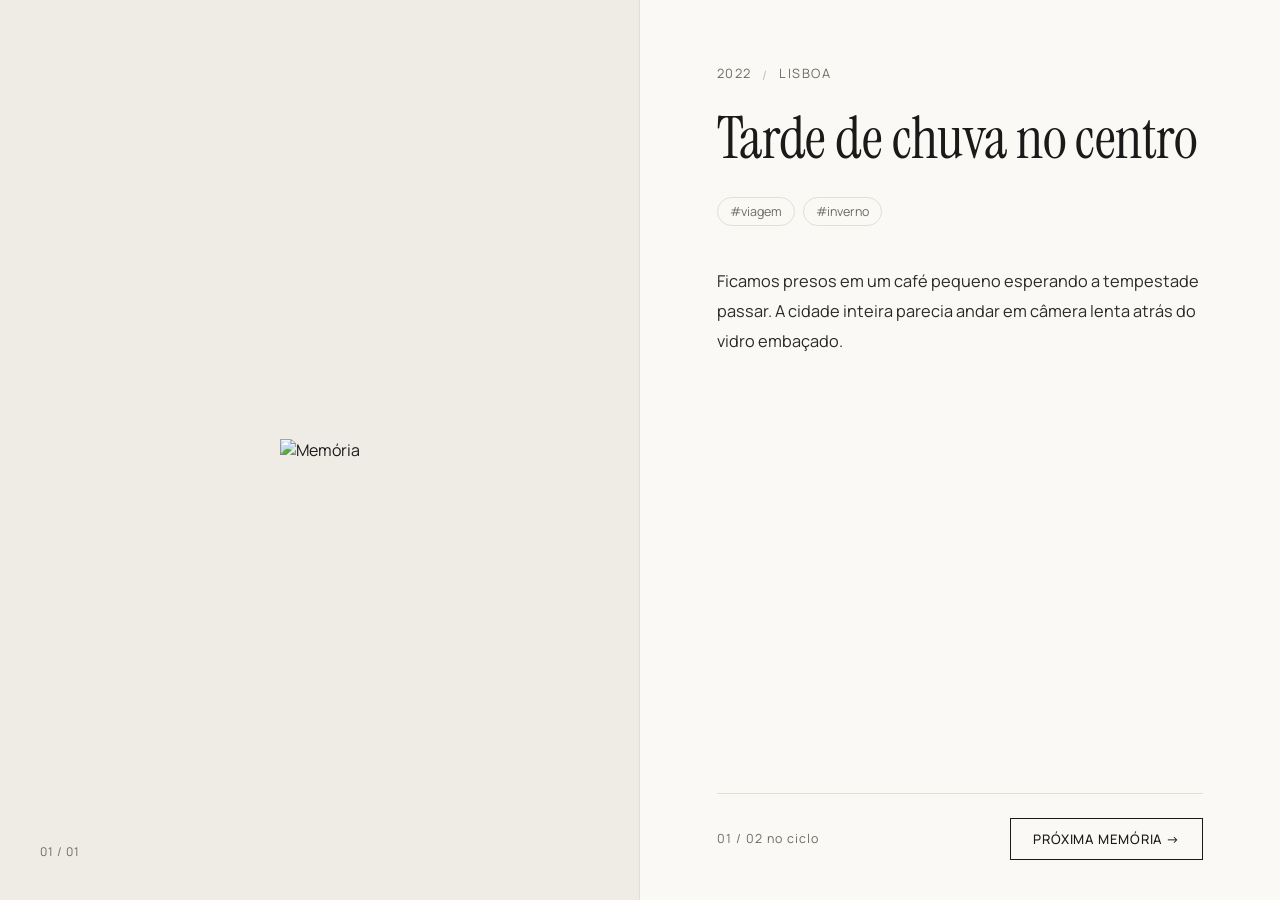
==== index.html @ cf70d19a "primeira memoir" ====
<!DOCTYPE html>
<html lang="pt-BR">
<head>
  <meta charset="UTF-8" />
  <meta name="viewport" content="width=device-width, initial-scale=1.0" />
  <title>Arquivo Pessoal</title>
  <link rel="preconnect" href="https://fonts.googleapis.com" />
  <link rel="preconnect" href="https://fonts.gstatic.com" crossorigin />
  <link href="https://fonts.googleapis.com/css2?family=Instrument+Serif:ital@0;1&family=Manrope:wght@300;400;500;600&display=swap" rel="stylesheet" />
  <link rel="stylesheet" href="style.css" />
</head>
<body>

  <!-- Trava simples opcional (pode ser desativada no topo do script.js) -->
  <div id="lock-screen" class="lock-screen hidden">
    <div class="lock-box">
      <p class="lock-label">Arquivo Privado</p>
      <h1 class="lock-title">Digite a senha</h1>
      <form id="lock-form">
        <input type="password" id="lock-input" placeholder="••••••••" autocomplete="off" required />
        <button type="submit">Entrar</button>
      </form>
      <p id="lock-error" class="lock-error"></p>
    </div>
  </div>

  <!-- Layout principal em tela dividida -->
  <main id="app" class="split-layout">
    
    <!-- Lado Esquerdo: Slideshow de Imagens -->
    <section class="media-pane">
      <div class="slideshow-container">
        <img id="slide-image" src="" alt="Memória" />
        
        <button id="prev-slide" class="slide-nav prev" aria-label="Foto anterior">←</button>
        <button id="next-slide" class="slide-nav next" aria-label="Próxima foto">→</button>
        
        <div class="slide-footer">
          <span id="slide-counter">01 / 01</span>
          <div id="slide-dots" class="slide-dots"></div>
        </div>
      </div>
    </section>

    <!-- Lado Direito: Conteúdo Editorial -->
    <section class="content-pane">
      <div class="content-inner">
        <header class="meta-bar">
          <button id="memory-year" class="meta-link" title="Filtrar por ano"></button>
          <span class="meta-sep">/</span>
          <button id="memory-city" class="meta-link" title="Filtrar por lugar"></button>
        </header>

        <h1 id="memory-title" class="memory-title"></h1>

        <div id="memory-tags" class="tags-list"></div>

        <article id="memory-text" class="memory-text"></article>
      </div>

      <footer class="bottom-nav">
        <span id="cycle-counter" class="cycle-counter"></span>
        <button id="next-random" class="btn-next">Próxima memória →</button>
      </footer>
    </section>
  </main>

  <!-- Painel lateral de resultados ao clicar em Tag, Ano ou Cidade -->
  <div id="filter-overlay" class="filter-overlay hidden">
    <aside class="filter-drawer">
      <header class="drawer-header">
        <div>
          <span id="filter-type" class="drawer-label">Filtro</span>
          <h2 id="filter-heading" class="drawer-title"></h2>
        </div>
        <button id="close-drawer" class="btn-close" aria-label="Fechar">✕</button>
      </header>
      <ul id="filter-results" class="filter-results"></ul>
    </aside>
  </div>

  <script src="script.js"></script>
</body>
</html>
---- style.css ----
:root {
  --bg: #FAF9F6;
  --media-bg: #EFECE6;
  --text: #1A1A1A;
  --muted: #6E6A63;
  --border: #E2DED5;
  --accent: #1A1A1A;
  --font-serif: 'Instrument Serif', Georgia, serif;
  --font-sans: 'Manrope', -apple-system, BlinkMacSystemFont, sans-serif;
}

* {
  box-sizing: border-box;
  margin: 0;
  padding: 0;
}

body {
  background-color: var(--bg);
  color: var(--text);
  font-family: var(--font-sans);
  -webkit-font-smoothing: antialiased;
  overflow-x: hidden;
}

.hidden {
  display: none !important;
}

/* Tela de Senha */
.lock-screen {
  position: fixed;
  inset: 0;
  background: var(--bg);
  z-index: 100;
  display: flex;
  align-items: center;
  justify-content: center;
  padding: 2rem;
}

.lock-box {
  width: 100%;
  max-width: 340px;
  text-align: center;
}

.lock-label {
  font-size: 0.75rem;
  letter-spacing: 0.14em;
  text-transform: uppercase;
  color: var(--muted);
  margin-bottom: 0.5rem;
}

.lock-title {
  font-family: var(--font-serif);
  font-weight: 400;
  font-size: 2.4rem;
  margin-bottom: 1.5rem;
}

#lock-form {
  display: flex;
  flex-direction: column;
  gap: 0.75rem;
}

#lock-input {
  padding: 0.85rem 1rem;
  border: 1px solid var(--border);
  background: #fff;
  font-family: var(--font-sans);
  font-size: 0.95rem;
  text-align: center;
  outline: none;
}

#lock-input:focus {
  border-color: var(--text);
}

#lock-form button {
  padding: 0.85rem;
  background: var(--text);
  color: var(--bg);
  border: none;
  font-family: var(--font-sans);
  font-size: 0.85rem;
  letter-spacing: 0.08em;
  text-transform: uppercase;
  cursor: pointer;
}

.lock-error {
  margin-top: 0.75rem;
  font-size: 0.8rem;
  color: #a33b3b;
  min-height: 1.2em;
}

/* Layout Tela Dividida */
.split-layout {
  display: grid;
  grid-template-columns: 1fr 1fr;
  min-height: 100vh;
}

/* Esquerda: Imagens */
.media-pane {
  position: sticky;
  top: 0;
  height: 100vh;
  background: var(--media-bg);
  border-right: 1px solid var(--border);
  display: flex;
  align-items: center;
  justify-content: center;
  padding: 2.5rem;
}

.slideshow-container {
  position: relative;
  width: 100%;
  height: 100%;
  display: flex;
  align-items: center;
  justify-content: center;
}

#slide-image {
  max-width: 100%;
  max-height: 85vh;
  object-fit: contain;
  transition: opacity 0.3s ease;
}

.slide-nav {
  position: absolute;
  top: 50%;
  transform: translateY(-50%);
  background: rgba(250, 249, 246, 0.88);
  border: 1px solid var(--border);
  color: var(--text);
  width: 40px;
  height: 40px;
  border-radius: 50%;
  cursor: pointer;
  font-size: 1rem;
  display: flex;
  align-items: center;
  justify-content: center;
  transition: background 0.2s, border-color 0.2s;
}

.slide-nav:hover {
  background: #fff;
  border-color: var(--text);
}

.slide-nav.prev { left: 0; }
.slide-nav.next { right: 0; }

.slide-footer {
  position: absolute;
  bottom: 0;
  left: 0;
  right: 0;
  display: flex;
  justify-content: space-between;
  align-items: center;
  font-size: 0.75rem;
  letter-spacing: 0.08em;
  color: var(--muted);
}

.slide-dots {
  display: flex;
  gap: 6px;
}

.dot {
  width: 6px;
  height: 6px;
  border-radius: 50%;
  background: var(--border);
  cursor: pointer;
  border: none;
  padding: 0;
}

.dot.active {
  background: var(--text);
}

/* Direita: Texto Editorial */
.content-pane {
  display: flex;
  flex-direction: column;
  justify-content: space-between;
  padding: 4rem clamp(2rem, 6vw, 5.5rem) 2.5rem;
  min-height: 100vh;
}

.content-inner {
  max-width: 580px;
  width: 100%;
  margin: 0 auto;
}

.meta-bar {
  display: flex;
  align-items: center;
  gap: 0.65rem;
  margin-bottom: 1.5rem;
  font-size: 0.8rem;
  letter-spacing: 0.12em;
  text-transform: uppercase;
  color: var(--muted);
}

.meta-link {
  background: none;
  border: none;
  font: inherit;
  color: var(--muted);
  letter-spacing: inherit;
  text-transform: inherit;
  cursor: pointer;
  border-bottom: 1px solid transparent;
  padding-bottom: 2px;
  transition: color 0.2s, border-color 0.2s;
}

.meta-link:hover {
  color: var(--text);
  border-color: var(--text);
}

.meta-sep {
  opacity: 0.4;
}

.memory-title {
  font-family: var(--font-serif);
  font-weight: 400;
  font-size: clamp(2.6rem, 4.5vw, 4.2rem);
  line-height: 1.05;
  letter-spacing: -0.01em;
  margin-bottom: 1.75rem;
}

.tags-list {
  display: flex;
  flex-wrap: wrap;
  gap: 0.5rem;
  margin-bottom: 2.5rem;
}

.tag-btn {
  background: none;
  border: 1px solid var(--border);
  padding: 0.3rem 0.75rem;
  border-radius: 999px;
  font-family: var(--font-sans);
  font-size: 0.78rem;
  color: var(--muted);
  cursor: pointer;
  transition: all 0.2s;
}

.tag-btn:hover {
  border-color: var(--text);
  color: var(--text);
}

.memory-text {
  font-size: 1.02rem;
  font-weight: 400;
  line-height: 1.85;
  color: #2B2A27;
}

.memory-text p {
  margin-bottom: 1.35rem;
}

/* Rodapé de Navegação */
.bottom-nav {
  max-width: 580px;
  width: 100%;
  margin: 3rem auto 0;
  padding-top: 1.5rem;
  border-top: 1px solid var(--border);
  display: flex;
  justify-content: space-between;
  align-items: center;
}

.cycle-counter {
  font-size: 0.78rem;
  letter-spacing: 0.08em;
  color: var(--muted);
}

.btn-next {
  background: none;
  border: 1px solid var(--text);
  color: var(--text);
  padding: 0.7rem 1.4rem;
  font-family: var(--font-sans);
  font-size: 0.82rem;
  font-weight: 500;
  letter-spacing: 0.06em;
  text-transform: uppercase;
  cursor: pointer;
  transition: background 0.2s, color 0.2s;
}

.btn-next:hover {
  background: var(--text);
  color: var(--bg);
}

/* Drawer de Filtros */
.filter-overlay {
  position: fixed;
  inset: 0;
  background: rgba(26, 26, 26, 0.35);
  z-index: 50;
  display: flex;
  justify-content: flex-end;
}

.filter-drawer {
  width: 100%;
  max-width: 440px;
  height: 100%;
  background: var(--bg);
  border-left: 1px solid var(--border);
  padding: 2.5rem 2rem;
  overflow-y: auto;
}

.drawer-header {
  display: flex;
  justify-content: space-between;
  align-items: flex-start;
  padding-bottom: 1.5rem;
  border-bottom: 1px solid var(--border);
  margin-bottom: 1.5rem;
}

.drawer-label {
  font-size: 0.72rem;
  letter-spacing: 0.14em;
  text-transform: uppercase;
  color: var(--muted);
}

.drawer-title {
  font-family: var(--font-serif);
  font-weight: 400;
  font-size: 2.2rem;
  margin-top: 0.2rem;
}

.btn-close {
  background: none;
  border: none;
  font-size: 1.2rem;
  cursor: pointer;
  color: var(--muted);
  padding: 0.25rem;
}

.btn-close:hover { color: var(--text); }

.filter-results {
  list-style: none;
}

.filter-item {
  display: flex;
  gap: 1rem;
  align-items: center;
  padding: 1rem 0;
  border-bottom: 1px solid var(--border);
  cursor: pointer;
  transition: opacity 0.2s;
}

.filter-item:hover { opacity: 0.65; }

.filter-thumb {
  width: 64px;
  height: 64px;
  object-fit: cover;
  background: var(--media-bg);
  flex-shrink: 0;
}

.filter-item-title {
  font-family: var(--font-serif);
  font-size: 1.35rem;
  line-height: 1.15;
  margin-bottom: 0.25rem;
}

.filter-item-meta {
  font-size: 0.78rem;
  color: var(--muted);
}

/* Responsivo (Celular e Tablet) */
@media (max-width: 900px) {
  .split-layout {
    grid-template-columns: 1fr;
  }
  .media-pane {
    position: relative;
    height: 55vh;
    border-right: none;
    border-bottom: 1px solid var(--border);
    padding: 1.25rem;
  }
  #slide-image {
    max-height: 45vh;
  }
  .content-pane {
    min-height: auto;
    padding: 2.5rem 1.5rem;
  }
}
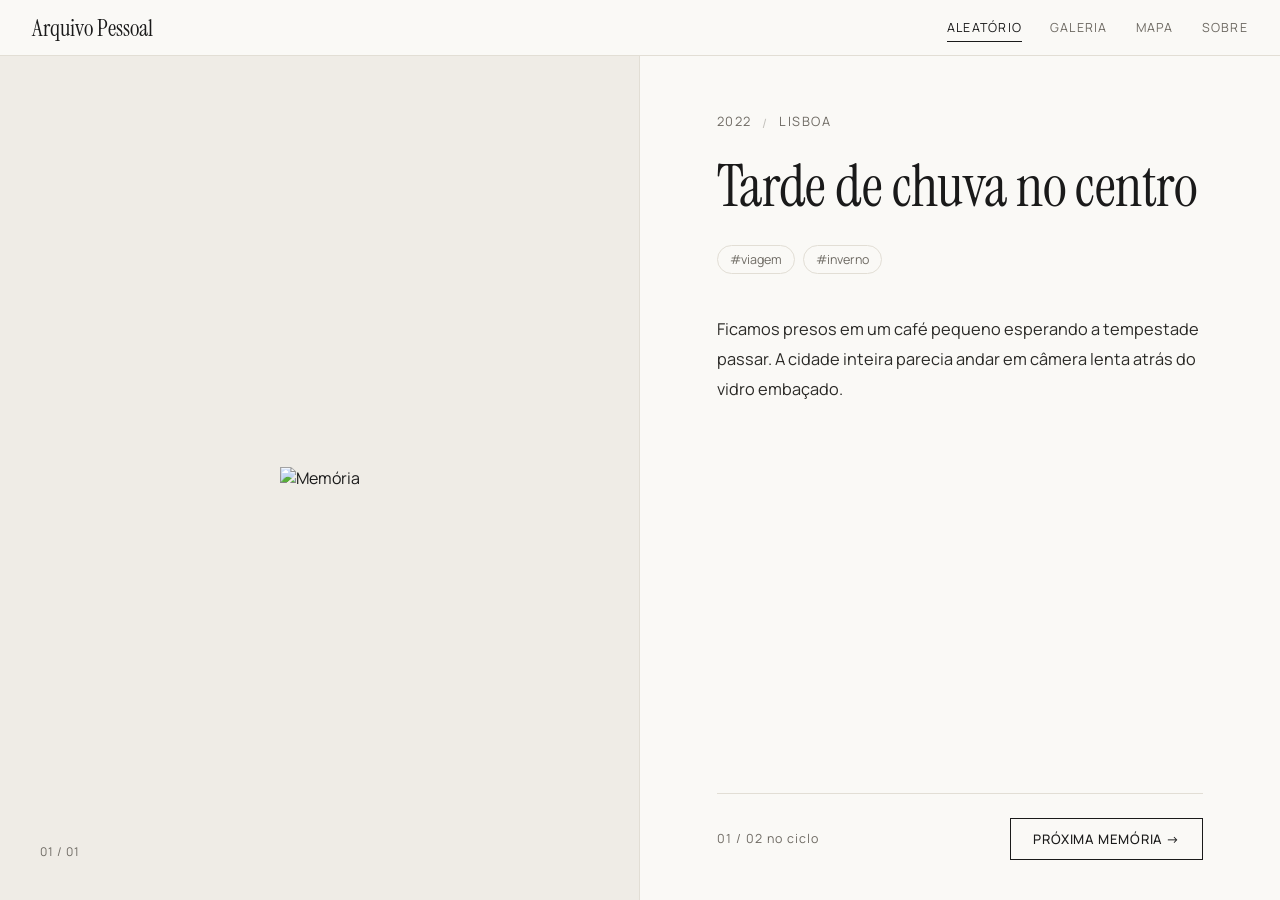
==== commit c2fa0adf: "Update em funções de mapa e estilo do mapa para usar OpenStreetMap com filtro de estilo aplicado." ====
--- a/index.html
+++ b/index.html
@@ -7,11 +7,13 @@
   <link rel="preconnect" href="https://fonts.googleapis.com" />
   <link rel="preconnect" href="https://fonts.gstatic.com" crossorigin />
   <link href="https://fonts.googleapis.com/css2?family=Instrument+Serif:ital@0;1&family=Manrope:wght@300;400;500;600&display=swap" rel="stylesheet" />
+  <!-- Leaflet (Mapa minimalista gratuito) -->
+  <link rel="stylesheet" href="https://unpkg.com/leaflet@1.9.4/dist/leaflet.css" />
   <link rel="stylesheet" href="style.css" />
 </head>
 <body>
 
-  <!-- Trava simples opcional (pode ser desativada no topo do script.js) -->
+  <!-- Trava simples opcional -->
   <div id="lock-screen" class="lock-screen hidden">
     <div class="lock-box">
       <p class="lock-label">Arquivo Privado</p>
@@ -24,48 +26,77 @@
     </div>
   </div>
 
-  <!-- Layout principal em tela dividida -->
-  <main id="app" class="split-layout">
-    
-    <!-- Lado Esquerdo: Slideshow de Imagens -->
-    <section class="media-pane">
-      <div class="slideshow-container">
-        <img id="slide-image" src="" alt="Memória" />
-        
-        <button id="prev-slide" class="slide-nav prev" aria-label="Foto anterior">←</button>
-        <button id="next-slide" class="slide-nav next" aria-label="Próxima foto">→</button>
-        
-        <div class="slide-footer">
-          <span id="slide-counter">01 / 01</span>
-          <div id="slide-dots" class="slide-dots"></div>
+  <div id="app">
+    <!-- Barra de Navegação Superior -->
+    <nav class="top-nav">
+      <button class="brand" data-view="reader">Arquivo Pessoal</button>
+      <div class="nav-links">
+        <button class="nav-btn active" data-view="reader">Aleatório</button>
+        <button class="nav-btn" data-view="timeline">Galeria</button>
+        <button class="nav-btn" data-view="map">Mapa</button>
+        <button class="nav-btn" data-view="about">Sobre</button>
+      </div>
+    </nav>
+
+    <!-- VIEW 1: Leitor em Tela Dividida (Aleatório) -->
+    <main id="view-reader" class="split-layout">
+      <section class="media-pane">
+        <div class="slideshow-container">
+          <img id="slide-image" src="" alt="Memória" />
+          <button id="prev-slide" class="slide-nav prev" aria-label="Foto anterior">←</button>
+          <button id="next-slide" class="slide-nav next" aria-label="Próxima foto">→</button>
+          <div class="slide-footer">
+            <span id="slide-counter">01 / 01</span>
+            <div id="slide-dots" class="slide-dots"></div>
+          </div>
+        </div>
+      </section>
+
+      <section class="content-pane">
+        <div class="content-inner">
+          <header class="meta-bar">
+            <button id="memory-year" class="meta-link" title="Filtrar por ano"></button>
+            <span class="meta-sep">/</span>
+            <button id="memory-city" class="meta-link" title="Filtrar por lugar"></button>
+          </header>
+
+          <h1 id="memory-title" class="memory-title"></h1>
+          <div id="memory-tags" class="tags-list"></div>
+          <article id="memory-text" class="memory-text"></article>
+        </div>
+
+        <footer class="bottom-nav">
+          <span id="cycle-counter" class="cycle-counter"></span>
+          <button id="next-random" class="btn-next">Próxima memória →</button>
+        </footer>
+      </section>
+    </main>
+
+    <!-- VIEW 2: Galeria / Timeline Horizontal -->
+    <section id="view-timeline" class="timeline-view hidden">
+      <div class="timeline-hint">Role para o lado para percorrer a exposição →</div>
+      <div id="timeline-track" class="timeline-track"></div>
+    </section>
+
+    <!-- VIEW 3: Mapa das Cidades -->
+    <section id="view-map" class="map-view hidden">
+      <div id="map-container"></div>
+    </section>
+
+    <!-- VIEW 4: Sobre o Projeto -->
+    <section id="view-about" class="about-view hidden">
+      <div class="about-inner">
+        <p class="about-label">Sobre o Arquivo</p>
+        <h1 class="about-title">Um diário visual feito para não deixar o tempo apagar os detalhes.</h1>
+        <div class="about-text">
+          <p>Este espaço é um arquivo pessoal de memórias, fotografias e histórias acumuladas ao longo dos anos. Ele foi pensado para ser lido sem pressa — ora de forma aleatória, como quem abre uma caixa de fotos antigas, ora percorrendo a linha do tempo ou revisitando cidades no mapa.</p>
+          <p>Você pode editar este texto diretamente no arquivo <code>index.html</code>, dentro da seção <code>view-about</code>, contando a origem do projeto, o que ele representa para você e como pretende alimentá-lo no futuro.</p>
         </div>
       </div>
     </section>
+  </div>
 
-    <!-- Lado Direito: Conteúdo Editorial -->
-    <section class="content-pane">
-      <div class="content-inner">
-        <header class="meta-bar">
-          <button id="memory-year" class="meta-link" title="Filtrar por ano"></button>
-          <span class="meta-sep">/</span>
-          <button id="memory-city" class="meta-link" title="Filtrar por lugar"></button>
-        </header>
-
-        <h1 id="memory-title" class="memory-title"></h1>
-
-        <div id="memory-tags" class="tags-list"></div>
-
-        <article id="memory-text" class="memory-text"></article>
-      </div>
-
-      <footer class="bottom-nav">
-        <span id="cycle-counter" class="cycle-counter"></span>
-        <button id="next-random" class="btn-next">Próxima memória →</button>
-      </footer>
-    </section>
-  </main>
-
-  <!-- Painel lateral de resultados ao clicar em Tag, Ano ou Cidade -->
+  <!-- Painel lateral de resultados (Tags, Ano, Cidade e Mapa) -->
   <div id="filter-overlay" class="filter-overlay hidden">
     <aside class="filter-drawer">
       <header class="drawer-header">
@@ -79,6 +110,7 @@
     </aside>
   </div>
 
+  <script src="https://unpkg.com/leaflet@1.9.4/dist/leaflet.js"></script>
   <script src="script.js"></script>
 </body>
 </html>
--- a/style.css
+++ b/style.css
@@ -4,7 +4,7 @@
   --text: #1A1A1A;
   --muted: #6E6A63;
   --border: #E2DED5;
-  --accent: #1A1A1A;
+  --nav-h: 56px;
   --font-serif: 'Instrument Serif', Georgia, serif;
   --font-sans: 'Manrope', -apple-system, BlinkMacSystemFont, sans-serif;
 }
@@ -25,6 +25,55 @@
 
 .hidden {
   display: none !important;
+}
+
+/* Navegação Superior */
+.top-nav {
+  position: sticky;
+  top: 0;
+  z-index: 40;
+  height: var(--nav-h);
+  background: rgba(250, 249, 246, 0.94);
+  backdrop-filter: blur(8px);
+  border-bottom: 1px solid var(--border);
+  padding: 0 2rem;
+  display: flex;
+  align-items: center;
+  justify-content: space-between;
+}
+
+.brand {
+  background: none;
+  border: none;
+  font-family: var(--font-serif);
+  font-size: 1.45rem;
+  color: var(--text);
+  cursor: pointer;
+}
+
+.nav-links {
+  display: flex;
+  gap: 1.75rem;
+}
+
+.nav-btn {
+  background: none;
+  border: none;
+  font-family: var(--font-sans);
+  font-size: 0.78rem;
+  letter-spacing: 0.1em;
+  text-transform: uppercase;
+  color: var(--muted);
+  cursor: pointer;
+  padding: 0.35rem 0;
+  border-bottom: 1px solid transparent;
+  transition: color 0.2s, border-color 0.2s;
+}
+
+.nav-btn:hover,
+.nav-btn.active {
+  color: var(--text);
+  border-color: var(--text);
 }
 
 /* Tela de Senha */
@@ -39,78 +88,26 @@
   padding: 2rem;
 }
 
-.lock-box {
-  width: 100%;
-  max-width: 340px;
-  text-align: center;
-}
-
-.lock-label {
-  font-size: 0.75rem;
-  letter-spacing: 0.14em;
-  text-transform: uppercase;
-  color: var(--muted);
-  margin-bottom: 0.5rem;
-}
-
-.lock-title {
-  font-family: var(--font-serif);
-  font-weight: 400;
-  font-size: 2.4rem;
-  margin-bottom: 1.5rem;
-}
-
-#lock-form {
-  display: flex;
-  flex-direction: column;
-  gap: 0.75rem;
-}
-
-#lock-input {
-  padding: 0.85rem 1rem;
-  border: 1px solid var(--border);
-  background: #fff;
-  font-family: var(--font-sans);
-  font-size: 0.95rem;
-  text-align: center;
-  outline: none;
-}
-
-#lock-input:focus {
-  border-color: var(--text);
-}
-
-#lock-form button {
-  padding: 0.85rem;
-  background: var(--text);
-  color: var(--bg);
-  border: none;
-  font-family: var(--font-sans);
-  font-size: 0.85rem;
-  letter-spacing: 0.08em;
-  text-transform: uppercase;
-  cursor: pointer;
-}
-
-.lock-error {
-  margin-top: 0.75rem;
-  font-size: 0.8rem;
-  color: #a33b3b;
-  min-height: 1.2em;
-}
-
-/* Layout Tela Dividida */
+.lock-box { width: 100%; max-width: 340px; text-align: center; }
+.lock-label { font-size: 0.75rem; letter-spacing: 0.14em; text-transform: uppercase; color: var(--muted); margin-bottom: 0.5rem; }
+.lock-title { font-family: var(--font-serif); font-weight: 400; font-size: 2.4rem; margin-bottom: 1.5rem; }
+#lock-form { display: flex; flex-direction: column; gap: 0.75rem; }
+#lock-input { padding: 0.85rem 1rem; border: 1px solid var(--border); background: #fff; font-family: var(--font-sans); font-size: 0.95rem; text-align: center; outline: none; }
+#lock-input:focus { border-color: var(--text); }
+#lock-form button { padding: 0.85rem; background: var(--text); color: var(--bg); border: none; font-family: var(--font-sans); font-size: 0.85rem; letter-spacing: 0.08em; text-transform: uppercase; cursor: pointer; }
+.lock-error { margin-top: 0.75rem; font-size: 0.8rem; color: #a33b3b; min-height: 1.2em; }
+
+/* VIEW 1: Layout Tela Dividida */
 .split-layout {
   display: grid;
   grid-template-columns: 1fr 1fr;
-  min-height: 100vh;
-}
-
-/* Esquerda: Imagens */
+  min-height: calc(100vh - var(--nav-h));
+}
+
 .media-pane {
   position: sticky;
-  top: 0;
-  height: 100vh;
+  top: var(--nav-h);
+  height: calc(100vh - var(--nav-h));
   background: var(--media-bg);
   border-right: 1px solid var(--border);
   display: flex;
@@ -130,7 +127,7 @@
 
 #slide-image {
   max-width: 100%;
-  max-height: 85vh;
+  max-height: 78vh;
   object-fit: contain;
   transition: opacity 0.3s ease;
 }
@@ -153,11 +150,7 @@
   transition: background 0.2s, border-color 0.2s;
 }
 
-.slide-nav:hover {
-  background: #fff;
-  border-color: var(--text);
-}
-
+.slide-nav:hover { background: #fff; border-color: var(--text); }
 .slide-nav.prev { left: 0; }
 .slide-nav.next { right: 0; }
 
@@ -174,39 +167,19 @@
   color: var(--muted);
 }
 
-.slide-dots {
-  display: flex;
-  gap: 6px;
-}
-
-.dot {
-  width: 6px;
-  height: 6px;
-  border-radius: 50%;
-  background: var(--border);
-  cursor: pointer;
-  border: none;
-  padding: 0;
-}
-
-.dot.active {
-  background: var(--text);
-}
-
-/* Direita: Texto Editorial */
+.slide-dots { display: flex; gap: 6px; }
+.dot { width: 6px; height: 6px; border-radius: 50%; background: var(--border); cursor: pointer; border: none; padding: 0; }
+.dot.active { background: var(--text); }
+
 .content-pane {
   display: flex;
   flex-direction: column;
   justify-content: space-between;
-  padding: 4rem clamp(2rem, 6vw, 5.5rem) 2.5rem;
-  min-height: 100vh;
-}
-
-.content-inner {
-  max-width: 580px;
-  width: 100%;
-  margin: 0 auto;
-}
+  padding: 3.5rem clamp(2rem, 6vw, 5.5rem) 2.5rem;
+  min-height: calc(100vh - var(--nav-h));
+}
+
+.content-inner { max-width: 580px; width: 100%; margin: 0 auto; }
 
 .meta-bar {
   display: flex;
@@ -232,14 +205,8 @@
   transition: color 0.2s, border-color 0.2s;
 }
 
-.meta-link:hover {
-  color: var(--text);
-  border-color: var(--text);
-}
-
-.meta-sep {
-  opacity: 0.4;
-}
+.meta-link:hover { color: var(--text); border-color: var(--text); }
+.meta-sep { opacity: 0.4; }
 
 .memory-title {
   font-family: var(--font-serif);
@@ -250,12 +217,7 @@
   margin-bottom: 1.75rem;
 }
 
-.tags-list {
-  display: flex;
-  flex-wrap: wrap;
-  gap: 0.5rem;
-  margin-bottom: 2.5rem;
-}
+.tags-list { display: flex; flex-wrap: wrap; gap: 0.5rem; margin-bottom: 2.5rem; }
 
 .tag-btn {
   background: none;
@@ -269,23 +231,11 @@
   transition: all 0.2s;
 }
 
-.tag-btn:hover {
-  border-color: var(--text);
-  color: var(--text);
-}
-
-.memory-text {
-  font-size: 1.02rem;
-  font-weight: 400;
-  line-height: 1.85;
-  color: #2B2A27;
-}
-
-.memory-text p {
-  margin-bottom: 1.35rem;
-}
-
-/* Rodapé de Navegação */
+.tag-btn:hover { border-color: var(--text); color: var(--text); }
+
+.memory-text { font-size: 1.02rem; line-height: 1.85; color: #2B2A27; }
+.memory-text p { margin-bottom: 1.35rem; }
+
 .bottom-nav {
   max-width: 580px;
   width: 100%;
@@ -297,11 +247,7 @@
   align-items: center;
 }
 
-.cycle-counter {
-  font-size: 0.78rem;
-  letter-spacing: 0.08em;
-  color: var(--muted);
-}
+.cycle-counter { font-size: 0.78rem; letter-spacing: 0.08em; color: var(--muted); }
 
 .btn-next {
   background: none;
@@ -317,9 +263,169 @@
   transition: background 0.2s, color 0.2s;
 }
 
-.btn-next:hover {
+.btn-next:hover { background: var(--text); color: var(--bg); }
+
+/* VIEW 2: Galeria / Timeline Horizontal */
+.timeline-view {
+  height: calc(100vh - var(--nav-h));
+  display: flex;
+  flex-direction: column;
+  overflow: hidden;
+}
+
+.timeline-hint {
+  padding: 1rem 2rem 0;
+  font-size: 0.75rem;
+  letter-spacing: 0.1em;
+  text-transform: uppercase;
+  color: var(--muted);
+}
+
+.timeline-track {
+  flex: 1;
+  display: flex;
+  align-items: center;
+  gap: 3.5rem;
+  padding: 2rem 4rem 3rem;
+  overflow-x: auto;
+  overflow-y: hidden;
+  scroll-behavior: smooth;
+}
+
+.timeline-year-group {
+  display: flex;
+  align-items: center;
+  gap: 2.5rem;
+  flex-shrink: 0;
+  padding-right: 2.5rem;
+  border-right: 1px solid var(--border);
+  height: 75%;
+}
+
+.timeline-year-group:last-child {
+  border-right: none;
+}
+
+.timeline-year-marker {
+  font-family: var(--font-serif);
+  font-size: clamp(3.5rem, 6vw, 5.5rem);
+  font-weight: 400;
+  color: var(--text);
+  line-height: 1;
+  padding-right: 1rem;
+  align-self: flex-start;
+  user-select: none;
+}
+
+.gallery-card {
+  width: 300px;
+  flex-shrink: 0;
+  cursor: pointer;
+  transition: transform 0.25s ease;
+}
+
+.gallery-card:hover {
+  transform: translateY(-6px);
+}
+
+.gallery-frame {
+  width: 100%;
+  height: 360px;
+  background: var(--media-bg);
+  border: 1px solid var(--border);
+  padding: 1rem;
+  display: flex;
+  align-items: center;
+  justify-content: center;
+  margin-bottom: 1rem;
+}
+
+.gallery-frame img {
+  max-width: 100%;
+  max-height: 100%;
+  object-fit: cover;
+}
+
+.gallery-card-title {
+  font-family: var(--font-serif);
+  font-size: 1.55rem;
+  line-height: 1.15;
+  margin-bottom: 0.3rem;
+}
+
+.gallery-card-meta {
+  font-size: 0.78rem;
+  letter-spacing: 0.06em;
+  text-transform: uppercase;
+  color: var(--muted);
+}
+
+/* VIEW 3: Mapa */
+.map-view {
+  height: calc(100vh - var(--nav-h));
+  width: 100%;
+}
+
+#map-container {
+  height: 100%;
+  width: 100%;
+  background: var(--media-bg);
+}
+
+.custom-pin {
   background: var(--text);
   color: var(--bg);
+  border: 2px solid var(--bg);
+  border-radius: 50%;
+  width: 28px !important;
+  height: 28px !important;
+  display: flex;
+  align-items: center;
+  justify-content: center;
+  font-family: var(--font-sans);
+  font-size: 0.72rem;
+  font-weight: 600;
+  box-shadow: 0 2px 8px rgba(0, 0, 0, 0.25);
+}
+
+/* VIEW 4: Sobre */
+.about-view {
+  min-height: calc(100vh - var(--nav-h));
+  display: flex;
+  align-items: center;
+  justify-content: center;
+  padding: 4rem 2rem;
+}
+
+.about-inner {
+  max-width: 620px;
+  width: 100%;
+}
+
+.about-label {
+  font-size: 0.78rem;
+  letter-spacing: 0.14em;
+  text-transform: uppercase;
+  color: var(--muted);
+  margin-bottom: 1.25rem;
+}
+
+.about-title {
+  font-family: var(--font-serif);
+  font-weight: 400;
+  font-size: clamp(2.4rem, 4vw, 3.6rem);
+  line-height: 1.08;
+  margin-bottom: 2.25rem;
+}
+
+.about-text {
+  font-size: 1.05rem;
+  line-height: 1.9;
+  color: #2B2A27;
+}
+
+.about-text p {
+  margin-bottom: 1.5rem;
 }
 
 /* Drawer de Filtros */
@@ -327,7 +433,7 @@
   position: fixed;
   inset: 0;
   background: rgba(26, 26, 26, 0.35);
-  z-index: 50;
+  z-index: 60;
   display: flex;
   justify-content: flex-end;
 }
@@ -351,84 +457,30 @@
   margin-bottom: 1.5rem;
 }
 
-.drawer-label {
-  font-size: 0.72rem;
-  letter-spacing: 0.14em;
-  text-transform: uppercase;
-  color: var(--muted);
-}
-
-.drawer-title {
-  font-family: var(--font-serif);
-  font-weight: 400;
-  font-size: 2.2rem;
-  margin-top: 0.2rem;
-}
-
-.btn-close {
-  background: none;
-  border: none;
-  font-size: 1.2rem;
-  cursor: pointer;
-  color: var(--muted);
-  padding: 0.25rem;
-}
-
+.drawer-label { font-size: 0.72rem; letter-spacing: 0.14em; text-transform: uppercase; color: var(--muted); }
+.drawer-title { font-family: var(--font-serif); font-weight: 400; font-size: 2.2rem; margin-top: 0.2rem; }
+.btn-close { background: none; border: none; font-size: 1.2rem; cursor: pointer; color: var(--muted); padding: 0.25rem; }
 .btn-close:hover { color: var(--text); }
 
-.filter-results {
-  list-style: none;
-}
-
-.filter-item {
-  display: flex;
-  gap: 1rem;
-  align-items: center;
-  padding: 1rem 0;
-  border-bottom: 1px solid var(--border);
-  cursor: pointer;
-  transition: opacity 0.2s;
-}
-
+.filter-results { list-style: none; }
+.filter-item { display: flex; gap: 1rem; align-items: center; padding: 1rem 0; border-bottom: 1px solid var(--border); cursor: pointer; transition: opacity 0.2s; }
 .filter-item:hover { opacity: 0.65; }
-
-.filter-thumb {
-  width: 64px;
-  height: 64px;
-  object-fit: cover;
-  background: var(--media-bg);
-  flex-shrink: 0;
-}
-
-.filter-item-title {
-  font-family: var(--font-serif);
-  font-size: 1.35rem;
-  line-height: 1.15;
-  margin-bottom: 0.25rem;
-}
-
-.filter-item-meta {
-  font-size: 0.78rem;
-  color: var(--muted);
-}
-
-/* Responsivo (Celular e Tablet) */
+.filter-thumb { width: 64px; height: 64px; object-fit: cover; background: var(--media-bg); flex-shrink: 0; }
+.filter-item-title { font-family: var(--font-serif); font-size: 1.35rem; line-height: 1.15; margin-bottom: 0.25rem; }
+.filter-item-meta { font-size: 0.78rem; color: var(--muted); }
+
+/* Responsivo */
 @media (max-width: 900px) {
-  .split-layout {
-    grid-template-columns: 1fr;
-  }
-  .media-pane {
-    position: relative;
-    height: 55vh;
-    border-right: none;
-    border-bottom: 1px solid var(--border);
-    padding: 1.25rem;
-  }
-  #slide-image {
-    max-height: 45vh;
-  }
-  .content-pane {
-    min-height: auto;
-    padding: 2.5rem 1.5rem;
-  }
+  .top-nav { padding: 0 1rem; }
+  .nav-links { gap: 1rem; }
+  .split-layout { grid-template-columns: 1fr; }
+  .media-pane { position: relative; top: 0; height: 55vh; border-right: none; border-bottom: 1px solid var(--border); padding: 1.25rem; }
+  #slide-image { max-height: 45vh; }
+  .content-pane { min-height: auto; padding: 2.5rem 1.5rem; }
+  .gallery-card { width: 250px; }
+  .gallery-frame { height: 290px; }
+}
+
+.leaflet-tile-pane {
+  filter: grayscale(100%) contrast(0.92) brightness(1.04);
 }
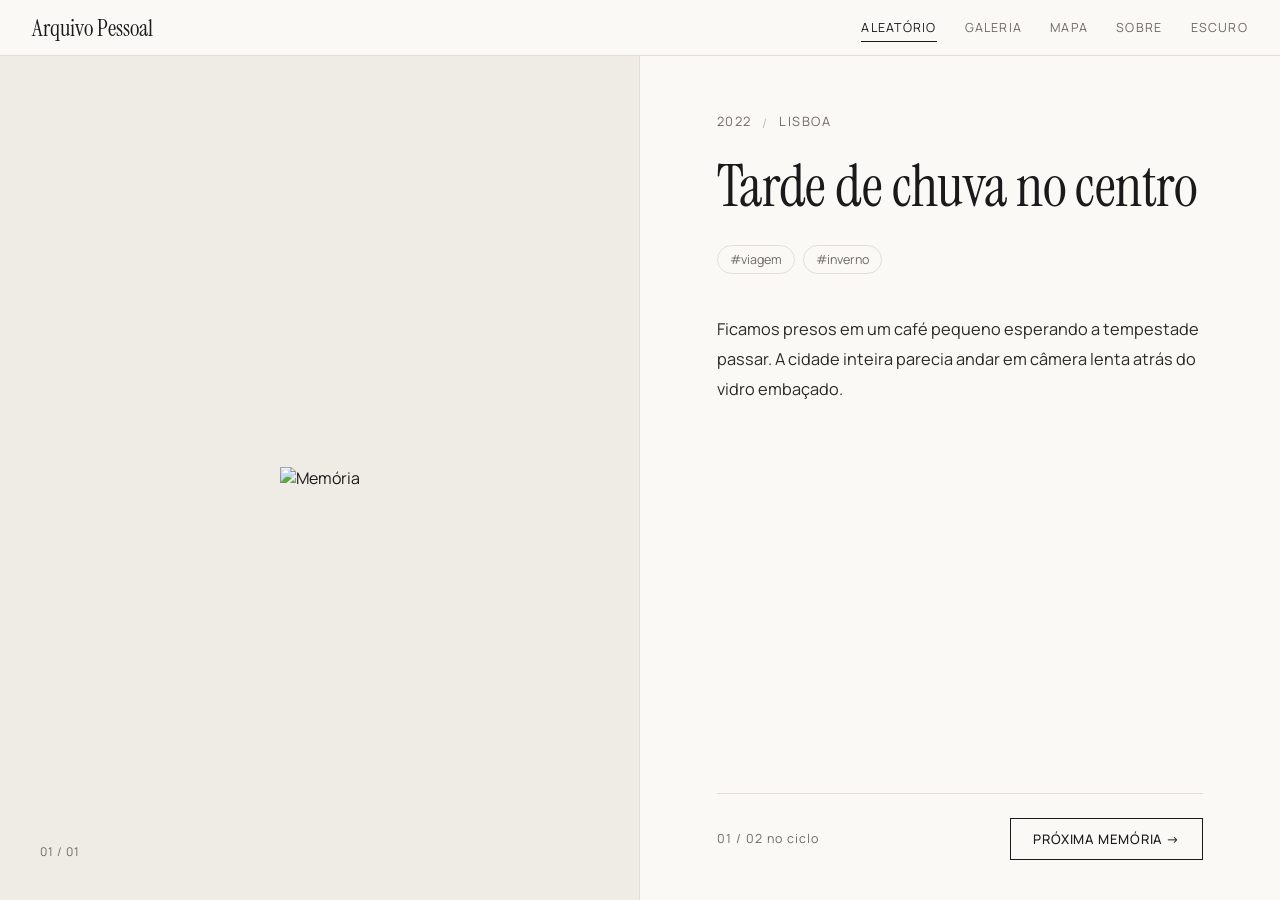
==== commit 1b99350b: "Tornando público" ====
--- a/index.html
+++ b/index.html
@@ -7,24 +7,10 @@
   <link rel="preconnect" href="https://fonts.googleapis.com" />
   <link rel="preconnect" href="https://fonts.gstatic.com" crossorigin />
   <link href="https://fonts.googleapis.com/css2?family=Instrument+Serif:ital@0;1&family=Manrope:wght@300;400;500;600&display=swap" rel="stylesheet" />
-  <!-- Leaflet (Mapa minimalista gratuito) -->
   <link rel="stylesheet" href="https://unpkg.com/leaflet@1.9.4/dist/leaflet.css" />
   <link rel="stylesheet" href="style.css" />
 </head>
 <body>
-
-  <!-- Trava simples opcional -->
-  <div id="lock-screen" class="lock-screen hidden">
-    <div class="lock-box">
-      <p class="lock-label">Arquivo Privado</p>
-      <h1 class="lock-title">Digite a senha</h1>
-      <form id="lock-form">
-        <input type="password" id="lock-input" placeholder="••••••••" autocomplete="off" required />
-        <button type="submit">Entrar</button>
-      </form>
-      <p id="lock-error" class="lock-error"></p>
-    </div>
-  </div>
 
   <div id="app">
     <!-- Barra de Navegação Superior -->
@@ -35,6 +21,7 @@
         <button class="nav-btn" data-view="timeline">Galeria</button>
         <button class="nav-btn" data-view="map">Mapa</button>
         <button class="nav-btn" data-view="about">Sobre</button>
+        <button id="theme-toggle" class="nav-btn" aria-label="Alternar tema">Escuro</button>
       </div>
     </nav>
 
--- a/style.css
+++ b/style.css
@@ -1,7 +1,9 @@
 :root {
   --bg: #FAF9F6;
+  --nav-bg: rgba(250, 249, 246, 0.94);
   --media-bg: #EFECE6;
   --text: #1A1A1A;
+  --text-body: #2B2A27;
   --muted: #6E6A63;
   --border: #E2DED5;
   --nav-h: 56px;
@@ -9,6 +11,16 @@
   --font-sans: 'Manrope', -apple-system, BlinkMacSystemFont, sans-serif;
 }
 
+[data-theme="dark"] {
+  --bg: #141413;
+  --nav-bg: rgba(20, 20, 19, 0.94);
+  --media-bg: #1D1C1A;
+  --text: #F2EFE9;
+  --text-body: #D9D5CD;
+  --muted: #9A948A;
+  --border: #2C2A27;
+}
+
 * {
   box-sizing: border-box;
   margin: 0;
@@ -21,6 +33,7 @@
   font-family: var(--font-sans);
   -webkit-font-smoothing: antialiased;
   overflow-x: hidden;
+  transition: background-color 0.25s ease, color 0.25s ease;
 }
 
 .hidden {
@@ -33,7 +46,7 @@
   top: 0;
   z-index: 40;
   height: var(--nav-h);
-  background: rgba(250, 249, 246, 0.94);
+  background: var(--nav-bg);
   backdrop-filter: blur(8px);
   border-bottom: 1px solid var(--border);
   padding: 0 2rem;
@@ -76,27 +89,6 @@
   border-color: var(--text);
 }
 
-/* Tela de Senha */
-.lock-screen {
-  position: fixed;
-  inset: 0;
-  background: var(--bg);
-  z-index: 100;
-  display: flex;
-  align-items: center;
-  justify-content: center;
-  padding: 2rem;
-}
-
-.lock-box { width: 100%; max-width: 340px; text-align: center; }
-.lock-label { font-size: 0.75rem; letter-spacing: 0.14em; text-transform: uppercase; color: var(--muted); margin-bottom: 0.5rem; }
-.lock-title { font-family: var(--font-serif); font-weight: 400; font-size: 2.4rem; margin-bottom: 1.5rem; }
-#lock-form { display: flex; flex-direction: column; gap: 0.75rem; }
-#lock-input { padding: 0.85rem 1rem; border: 1px solid var(--border); background: #fff; font-family: var(--font-sans); font-size: 0.95rem; text-align: center; outline: none; }
-#lock-input:focus { border-color: var(--text); }
-#lock-form button { padding: 0.85rem; background: var(--text); color: var(--bg); border: none; font-family: var(--font-sans); font-size: 0.85rem; letter-spacing: 0.08em; text-transform: uppercase; cursor: pointer; }
-.lock-error { margin-top: 0.75rem; font-size: 0.8rem; color: #a33b3b; min-height: 1.2em; }
-
 /* VIEW 1: Layout Tela Dividida */
 .split-layout {
   display: grid;
@@ -136,7 +128,7 @@
   position: absolute;
   top: 50%;
   transform: translateY(-50%);
-  background: rgba(250, 249, 246, 0.88);
+  background: var(--nav-bg);
   border: 1px solid var(--border);
   color: var(--text);
   width: 40px;
@@ -150,7 +142,11 @@
   transition: background 0.2s, border-color 0.2s;
 }
 
-.slide-nav:hover { background: #fff; border-color: var(--text); }
+.slide-nav:hover {
+  background: var(--bg);
+  border-color: var(--text);
+}
+
 .slide-nav.prev { left: 0; }
 .slide-nav.next { right: 0; }
 
@@ -167,9 +163,24 @@
   color: var(--muted);
 }
 
-.slide-dots { display: flex; gap: 6px; }
-.dot { width: 6px; height: 6px; border-radius: 50%; background: var(--border); cursor: pointer; border: none; padding: 0; }
-.dot.active { background: var(--text); }
+.slide-dots {
+  display: flex;
+  gap: 6px;
+}
+
+.dot {
+  width: 6px;
+  height: 6px;
+  border-radius: 50%;
+  background: var(--border);
+  cursor: pointer;
+  border: none;
+  padding: 0;
+}
+
+.dot.active {
+  background: var(--text);
+}
 
 .content-pane {
   display: flex;
@@ -179,7 +190,11 @@
   min-height: calc(100vh - var(--nav-h));
 }
 
-.content-inner { max-width: 580px; width: 100%; margin: 0 auto; }
+.content-inner {
+  max-width: 580px;
+  width: 100%;
+  margin: 0 auto;
+}
 
 .meta-bar {
   display: flex;
@@ -205,8 +220,14 @@
   transition: color 0.2s, border-color 0.2s;
 }
 
-.meta-link:hover { color: var(--text); border-color: var(--text); }
-.meta-sep { opacity: 0.4; }
+.meta-link:hover {
+  color: var(--text);
+  border-color: var(--text);
+}
+
+.meta-sep {
+  opacity: 0.4;
+}
 
 .memory-title {
   font-family: var(--font-serif);
@@ -217,7 +238,12 @@
   margin-bottom: 1.75rem;
 }
 
-.tags-list { display: flex; flex-wrap: wrap; gap: 0.5rem; margin-bottom: 2.5rem; }
+.tags-list {
+  display: flex;
+  flex-wrap: wrap;
+  gap: 0.5rem;
+  margin-bottom: 2.5rem;
+}
 
 .tag-btn {
   background: none;
@@ -231,10 +257,20 @@
   transition: all 0.2s;
 }
 
-.tag-btn:hover { border-color: var(--text); color: var(--text); }
-
-.memory-text { font-size: 1.02rem; line-height: 1.85; color: #2B2A27; }
-.memory-text p { margin-bottom: 1.35rem; }
+.tag-btn:hover {
+  border-color: var(--text);
+  color: var(--text);
+}
+
+.memory-text {
+  font-size: 1.02rem;
+  line-height: 1.85;
+  color: var(--text-body);
+}
+
+.memory-text p {
+  margin-bottom: 1.35rem;
+}
 
 .bottom-nav {
   max-width: 580px;
@@ -247,7 +283,11 @@
   align-items: center;
 }
 
-.cycle-counter { font-size: 0.78rem; letter-spacing: 0.08em; color: var(--muted); }
+.cycle-counter {
+  font-size: 0.78rem;
+  letter-spacing: 0.08em;
+  color: var(--muted);
+}
 
 .btn-next {
   background: none;
@@ -263,7 +303,10 @@
   transition: background 0.2s, color 0.2s;
 }
 
-.btn-next:hover { background: var(--text); color: var(--bg); }
+.btn-next:hover {
+  background: var(--text);
+  color: var(--bg);
+}
 
 /* VIEW 2: Galeria / Timeline Horizontal */
 .timeline-view {
@@ -370,6 +413,14 @@
   height: 100%;
   width: 100%;
   background: var(--media-bg);
+}
+
+.leaflet-tile-pane {
+  filter: grayscale(100%) contrast(0.92) brightness(1.04);
+}
+
+[data-theme="dark"] .leaflet-tile-pane {
+  filter: grayscale(100%) invert(100%) contrast(0.9) brightness(0.95);
 }
 
 .custom-pin {
@@ -421,7 +472,7 @@
 .about-text {
   font-size: 1.05rem;
   line-height: 1.9;
-  color: #2B2A27;
+  color: var(--text-body);
 }
 
 .about-text p {
@@ -432,7 +483,7 @@
 .filter-overlay {
   position: fixed;
   inset: 0;
-  background: rgba(26, 26, 26, 0.35);
+  background: rgba(26, 26, 26, 0.45);
   z-index: 60;
   display: flex;
   justify-content: flex-end;
@@ -457,30 +508,87 @@
   margin-bottom: 1.5rem;
 }
 
-.drawer-label { font-size: 0.72rem; letter-spacing: 0.14em; text-transform: uppercase; color: var(--muted); }
-.drawer-title { font-family: var(--font-serif); font-weight: 400; font-size: 2.2rem; margin-top: 0.2rem; }
-.btn-close { background: none; border: none; font-size: 1.2rem; cursor: pointer; color: var(--muted); padding: 0.25rem; }
-.btn-close:hover { color: var(--text); }
-
-.filter-results { list-style: none; }
-.filter-item { display: flex; gap: 1rem; align-items: center; padding: 1rem 0; border-bottom: 1px solid var(--border); cursor: pointer; transition: opacity 0.2s; }
-.filter-item:hover { opacity: 0.65; }
-.filter-thumb { width: 64px; height: 64px; object-fit: cover; background: var(--media-bg); flex-shrink: 0; }
-.filter-item-title { font-family: var(--font-serif); font-size: 1.35rem; line-height: 1.15; margin-bottom: 0.25rem; }
-.filter-item-meta { font-size: 0.78rem; color: var(--muted); }
+.drawer-label {
+  font-size: 0.72rem;
+  letter-spacing: 0.14em;
+  text-transform: uppercase;
+  color: var(--muted);
+}
+
+.drawer-title {
+  font-family: var(--font-serif);
+  font-weight: 400;
+  font-size: 2.2rem;
+  margin-top: 0.2rem;
+}
+
+.btn-close {
+  background: none;
+  border: none;
+  font-size: 1.2rem;
+  cursor: pointer;
+  color: var(--muted);
+  padding: 0.25rem;
+}
+
+.btn-close:hover {
+  color: var(--text);
+}
+
+.filter-results {
+  list-style: none;
+}
+
+.filter-item {
+  display: flex;
+  gap: 1rem;
+  align-items: center;
+  padding: 1rem 0;
+  border-bottom: 1px solid var(--border);
+  cursor: pointer;
+  transition: opacity 0.2s;
+}
+
+.filter-item:hover {
+  opacity: 0.65;
+}
+
+.filter-thumb {
+  width: 64px;
+  height: 64px;
+  object-fit: cover;
+  background: var(--media-bg);
+  flex-shrink: 0;
+}
+
+.filter-item-title {
+  font-family: var(--font-serif);
+  font-size: 1.35rem;
+  line-height: 1.15;
+  margin-bottom: 0.25rem;
+}
+
+.filter-item-meta {
+  font-size: 0.78rem;
+  color: var(--muted);
+}
 
 /* Responsivo */
 @media (max-width: 900px) {
   .top-nav { padding: 0 1rem; }
-  .nav-links { gap: 1rem; }
+  .nav-links { gap: 0.9rem; }
+  .nav-btn { font-size: 0.7rem; }
   .split-layout { grid-template-columns: 1fr; }
-  .media-pane { position: relative; top: 0; height: 55vh; border-right: none; border-bottom: 1px solid var(--border); padding: 1.25rem; }
+  .media-pane {
+    position: relative;
+    top: 0;
+    height: 55vh;
+    border-right: none;
+    border-bottom: 1px solid var(--border);
+    padding: 1.25rem;
+  }
   #slide-image { max-height: 45vh; }
   .content-pane { min-height: auto; padding: 2.5rem 1.5rem; }
   .gallery-card { width: 250px; }
   .gallery-frame { height: 290px; }
-}
-
-.leaflet-tile-pane {
-  filter: grayscale(100%) contrast(0.92) brightness(1.04);
 }
